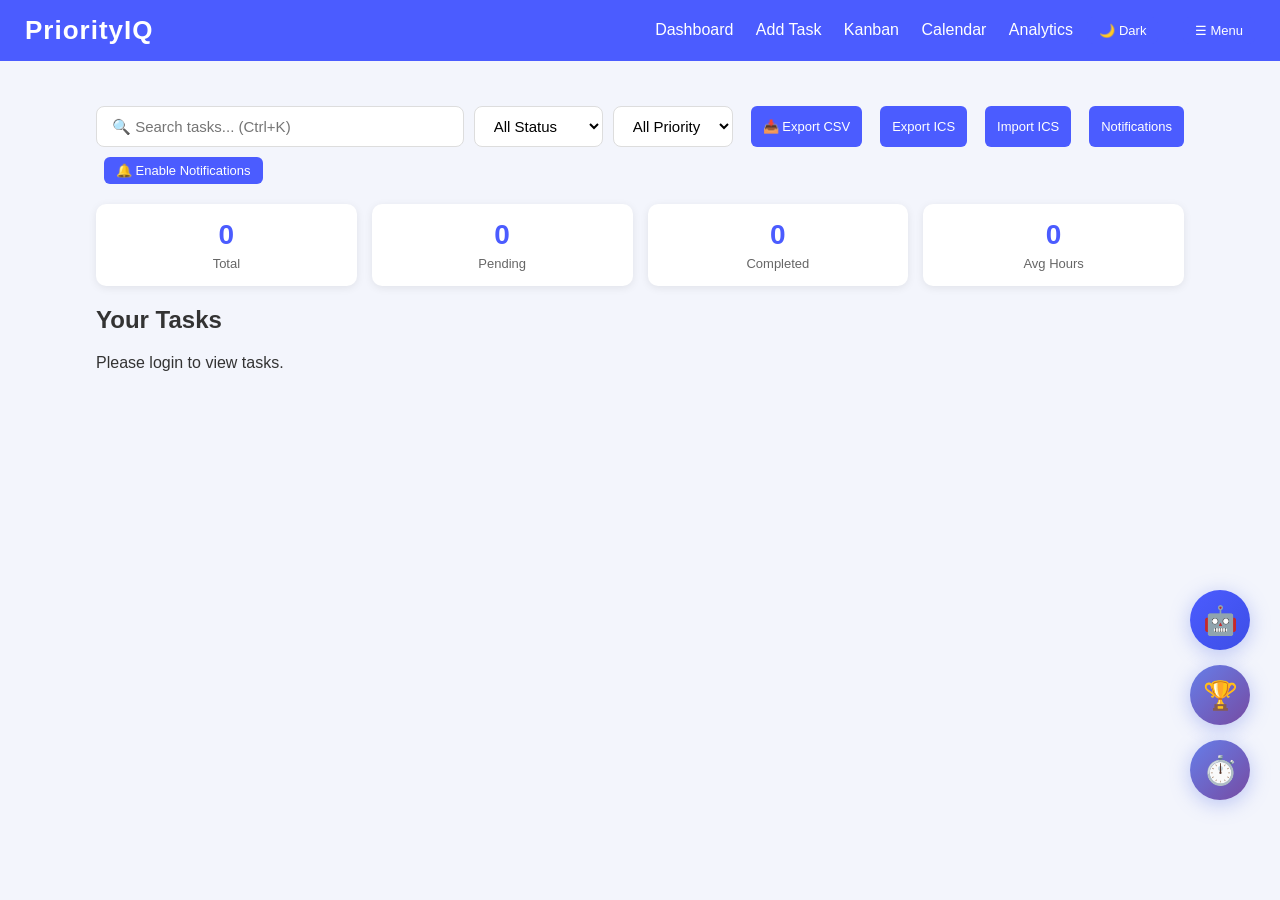
==== templates/index.html @ dc9f10e8 "Initial commit: PriorityIQ project" ====
<!DOCTYPE html>
<html lang="en">
<head>
    <meta charset="UTF-8">
    <meta name="viewport" content="width=device-width, initial-scale=1.0, maximum-scale=1.0, user-scalable=no">
    <meta name="theme-color" content="#4CAF50">
    <meta name="description" content="AI-powered task management with smart priority prediction">
    <meta name="mobile-web-app-capable" content="yes">
    <meta name="apple-mobile-web-app-capable" content="yes">
    <meta name="apple-mobile-web-app-status-bar-style" content="black-translucent">
    <meta name="apple-mobile-web-app-title" content="PriorityIQ">
    <title>PriorityIQ - Dashboard</title>
    <link rel="manifest" href="/static/manifest.json">
    <link rel="icon" type="image/png" href="/static/icon-192.png">
    <link rel="apple-touch-icon" href="/static/icon-192.png">
    <link rel="stylesheet" href="/static/style.css">
    <script defer src="/static/confetti.js"></script>
    <script defer src="/static/deadline-alerts.js"></script>
    <script defer src="/static/script.js"></script>
    <script defer src="/static/pwa.js"></script>
</head>

<body>

<nav class="topnav">
    <h1>PriorityIQ</h1>

    <div class="navlinks" id="navlinks">
        <a href="/">Dashboard</a>
        <a href="/add">Add Task</a>
        <a href="/kanban">Kanban</a>
        <a href="/calendar">Calendar</a>
        <a href="/analytics">Analytics</a>
        <a href="/admin" id="adminLink" style="display:none;">🎓 Admin</a>
        <button onclick="toggleDarkMode()" class="btn-small" style="margin-left:10px;">🌙 Dark</button>
        <button id="installBtn" class="btn-small" style="margin-left:10px; display:none;">📱 Install App</button>
        
        <!-- User Menu Dropdown -->
        <div class="user-menu" style="margin-left:12px;">
            <button class="btn-small" onclick="toggleUserMenu()" id="userMenuBtn">
                ☰ Menu
            </button>
            <div class="user-dropdown" id="userDropdown" style="display:none;">
                <a href="#" onclick="showAbout()">ℹ️ About</a>
                <a href="#" onclick="showSettings()">⚙️ Settings</a>
                <a href="#" onclick="showProfile()">👤 Profile</a>
                <a href="#" onclick="showCustomerCare()">📞 Customer Care</a>
                <hr style="margin:5px 0; border:none; border-top:1px solid #ddd;">
                <a href="#" onclick="logout()" style="color:#e74c3c;">🚪 Logout</a>
            </div>
        </div>
    </div>

    <script>
      function toggleUserMenu() {
        const dropdown = document.getElementById('userDropdown');
        dropdown.style.display = dropdown.style.display === 'none' ? 'block' : 'none';
      }
      
      // Close dropdown when clicking outside
      document.addEventListener('click', (e) => {
        if (!e.target.closest('.user-menu')) {
          document.getElementById('userDropdown').style.display = 'none';
        }
      });
      
      async function refreshUserBlock(){
        try{
          const res = await fetch("/api/auth/status");
          const j = await res.json();
          const btn = document.getElementById("userMenuBtn");
          if (j.logged_in){
            btn.innerHTML = `👤 ${j.name || j.email.split('@')[0]}`;
          }
          
          // Check admin status
          const adminRes = await fetch("/api/admin/check");
          const adminData = await adminRes.json();
          if (adminData.is_admin) {
            document.getElementById('adminLink').style.display = 'inline-block';
          }
        }catch(e){}
      }

      async function logout(){
        await fetch("/api/auth/logout", {method:"POST"});
        window.location.href = "/login";
      }

      document.addEventListener("DOMContentLoaded", refreshUserBlock);
    </script>
</nav>

<main class="container">
    
    <div id="riskAlert" class="risk-alert" style="display:none;"></div>
    
    <!-- Search and Filter Bar -->
    <div class="search-bar">
        <input type="text" id="searchInput" placeholder="🔍 Search tasks... (Ctrl+K)" onkeyup="searchTasks()">
        <select id="statusFilter" onchange="searchTasks()">
            <option value="">All Status</option>
            <option value="Pending">Pending</option>
            <option value="In Progress">In Progress</option>
            <option value="Completed">Completed</option>
        </select>
        <select id="priorityFilter" onchange="searchTasks()">
            <option value="">All Priority</option>
            <option value="High">High</option>
            <option value="Medium">Medium</option>
            <option value="Low">Low</option>
        </select>
        <button onclick="exportCSV()" class="btn-small">📥 Export CSV</button>
        <button onclick="exportICS()" class="btn-small">Export ICS</button>
        <button onclick="importICS()" class="btn-small">Import ICS</button>
        <button onclick="openNotificationsCenter()" class="btn-small">Notifications</button>
        <button onclick="requestNotificationPermission()" class="btn-small">🔔 Enable Notifications</button>
    </div>

    <!-- Task Statistics Widget -->
    <div class="stats-mini">
        <div class="stat-mini">
            <span id="statTotal">0</span>
            <p>Total</p>
        </div>
        <div class="stat-mini">
            <span id="statPending">0</span>
            <p>Pending</p>
        </div>
        <div class="stat-mini">
            <span id="statCompleted">0</span>
            <p>Completed</p>
        </div>
        <div class="stat-mini">
            <span id="statAvgHours">0</span>
            <p>Avg Hours</p>
        </div>
    </div>
    
    <h2>Your Tasks</h2>

    <div id="taskList" class="task-list"></div>

</main>

<!-- Floating Action Buttons (Bottom Right) -->
<div class="fab-container">
    <!-- AI Chatbot FAB -->
    <div class="fab-item" onclick="toggleFab('chatbotFab')">
        <div class="fab-icon chatbot-fab">🤖</div>
        <div class="fab-popup fab-popup-large" id="chatbotFab" style="display:none;">
            <div class="fab-popup-header">
                <span>🤖 AI Assistant</span>
                <span onclick="toggleFab('chatbotFab'); event.stopPropagation();" style="cursor:pointer;">×</span>
            </div>
            <div class="fab-popup-body" style="padding:0;">
                <div class="chat-messages-fab" id="chatMessages">
                    <div class="bot-message">
                        👋 Hi! I'm your AI task assistant. Ask me anything!
                    </div>
                </div>
                <div class="chat-input-fab">
                    <input type="text" id="chatInput" placeholder="Ask me anything..." onkeypress="if(event.key==='Enter') {sendMessage(); event.stopPropagation();}" onclick="event.stopPropagation();">
                    <button onclick="sendMessage(); event.stopPropagation();" class="chat-send-btn">➤</button>
                </div>
            </div>
        </div>
    </div>
    
    <!-- Progress FAB -->
    <div class="fab-item" onclick="toggleFab('progressFab')">
        <div class="fab-icon">🏆</div>
        <div class="fab-popup" id="progressFab" style="display:none;">
            <div class="fab-popup-header">
                <span>🏆 Your Progress</span>
                <span onclick="toggleFab('progressFab'); event.stopPropagation();" style="cursor:pointer;">×</span>
            </div>
            <div class="fab-popup-body">
                <div class="progress-circle">
                    <svg width="100" height="100">
                        <circle cx="50" cy="50" r="45" fill="none" stroke="#e0e0e0" stroke-width="8"/>
                        <circle id="progressCircle" cx="50" cy="50" r="45" fill="none" stroke="url(#gradient)" stroke-width="8" stroke-dasharray="283" stroke-dashoffset="283" transform="rotate(-90 50 50)"/>
                        <defs>
                            <linearGradient id="gradient" x1="0%" y1="0%" x2="100%" y2="100%">
                                <stop offset="0%" style="stop-color:#667eea;stop-opacity:1" />
                                <stop offset="100%" style="stop-color:#764ba2;stop-opacity:1" />
                            </linearGradient>
                        </defs>
                    </svg>
                    <div class="progress-text" id="pointsDisplay">0</div>
                </div>
                <div class="progress-stats">
                    <div class="stat-item">
                        <span class="stat-icon">⭐</span>
                        <span id="levelBadge">Level 1</span>
                    </div>
                    <div class="stat-item">
                        <span class="stat-icon">🔥</span>
                        <span id="streakDisplay">0 days</span>
                    </div>
                </div>
            </div>
        </div>
    </div>
    
    <!-- Timer FAB -->
    <div class="fab-item" onclick="toggleFab('timerFab')">
        <div class="fab-icon">⏱️</div>
        <div class="fab-popup" id="timerFab" style="display:none;">
            <div class="fab-popup-header">
                <span>⏱️ Pomodoro Timer</span>
                <span onclick="toggleFab('timerFab'); event.stopPropagation();" style="cursor:pointer;">×</span>
            </div>
            <div class="fab-popup-body">
                <div class="timer-circle">
                    <svg width="120" height="120">
                        <circle cx="60" cy="60" r="55" fill="none" stroke="#e0e0e0" stroke-width="6"/>
                        <circle id="timerCircle" cx="60" cy="60" r="55" fill="none" stroke="#4b5cff" stroke-width="6" stroke-dasharray="345" stroke-dashoffset="0" transform="rotate(-90 60 60)"/>
                    </svg>
                    <div class="timer-text" id="timerDisplay">25:00</div>
                </div>
                <div class="timer-controls-fab">
                    <button class="fab-btn start" onclick="startTimer(); event.stopPropagation();">▶ Start</button>
                    <button class="fab-btn pause" onclick="pauseTimer(); event.stopPropagation();">⏸ Pause</button>
                    <button class="fab-btn reset" onclick="resetTimer(); event.stopPropagation();">🔄 Reset</button>
                </div>
            </div>
        </div>
    </div>
</div>

<script>
function toggleFab(id) {
    const popup = document.getElementById(id);
    const allPopups = document.querySelectorAll('.fab-popup');
    allPopups.forEach(p => {
        if (p.id !== id) p.style.display = 'none';
    });
    popup.style.display = popup.style.display === 'none' ? 'block' : 'none';
}

// Close FABs when clicking outside
document.addEventListener('click', (e) => {
    if (!e.target.closest('.fab-container')) {
        document.querySelectorAll('.fab-popup').forEach(p => p.style.display = 'none');
    }
});
</script>

<!-- Keyboard Shortcuts Help -->
<div id="shortcutsHelp" class="shortcuts-modal" style="display:none;">
    <div class="modal-content">
        <h3>⌨️ Keyboard Shortcuts</h3>
        <ul style="text-align:left;">
            <li><kbd>Ctrl</kbd> + <kbd>K</kbd> - Focus search</li>
            <li><kbd>Ctrl</kbd> + <kbd>N</kbd> - New task</li>
            <li><kbd>Ctrl</kbd> + <kbd>D</kbd> - Toggle dark mode</li>
            <li><kbd>Ctrl</kbd> + <kbd>E</kbd> - Export CSV</li>
            <li><kbd>?</kbd> - Show this help</li>
            <li><kbd>Esc</kbd> - Close modals</li>
        </ul>
        <button class="btn" onclick="closeShortcutsHelp()">Got it!</button>
    </div>
</div>

<!-- About Modal -->
<div id="aboutModal" class="shortcuts-modal" style="display:none;">
    <div class="modal-content">
        <h3>ℹ️ About PriorityIQ</h3>
        <p><strong>Version:</strong> 1.0.0</p>
        <p><strong>Features:</strong> 43+ productivity features</p>
        <p>AI-powered task management with smart priority prediction, face recognition security, and gamification.</p>
        <button class="btn" onclick="closeModal('aboutModal')">Close</button>
    </div>
</div>

<!-- Settings Modal -->
<div id="settingsModal" class="shortcuts-modal" style="display:none;">
    <div class="modal-content">
        <h3>⚙️ Settings</h3>
        <div style="text-align:left; padding:10px;">
            <label><input type="checkbox" id="notifEnabled" onchange="toggleNotifications()"> Enable Notifications</label><br><br>
            <label><input type="checkbox" id="darkModeEnabled" onchange="toggleDarkMode()"> Dark Mode</label><br><br>
            <label><input type="checkbox" id="soundEnabled"> Sound Effects</label><br><br>
            <button class="btn" onclick="clearCache()">Clear Cache</button>
        </div>
        <button class="btn" onclick="closeModal('settingsModal')">Close</button>
    </div>
</div>

<!-- Profile Modal -->
<div id="profileModal" class="shortcuts-modal" style="display:none;">
    <div class="modal-content">
        <h3>👤 Profile</h3>
        <div id="profileInfo" style="text-align:left; padding:10px;"></div>
        <button class="btn" onclick="closeModal('profileModal')">Close</button>
    </div>
</div>

<!-- Customer Care Modal -->
<div id="customerCareModal" class="shortcuts-modal" style="display:none;">
    <div class="modal-content">
        <h3>📞 Customer Care</h3>
        <p><strong>Email:</strong> support@priorityiq.com</p>
        <p><strong>Phone:</strong> +1 (555) 123-4567</p>
        <p><strong>Hours:</strong> Mon-Fri, 9AM-5PM EST</p>
        <p>Need help? Contact us anytime!</p>
        <button class="btn" onclick="closeModal('customerCareModal')">Close</button>
    </div>
</div>

<div id="notificationsModal" class="shortcuts-modal" style="display:none;">
    <div class="modal-content">
        <h3>Notifications Center</h3>
        <div style="display:flex; justify-content:flex-end; margin-bottom:8px;">
            <button class="btn-small" onclick="markAllNotificationsRead()">Mark all as read</button>
        </div>
        <div id="notificationsList" style="max-height:320px; overflow:auto; text-align:left;"></div>
        <button class="btn" onclick="closeModal('notificationsModal')">Close</button>
    </div>
</div>

<div id="adminWarningModal" class="shortcuts-modal" style="display:none;">
    <div id="adminWarningContent" class="modal-content admin-warning-content warning-level-warning">
        <h3 id="adminWarningTitle">Warning</h3>
        <p id="adminWarningSubtitle" style="margin-top:0;">Important announcement from admin:</p>
        <div id="adminWarningList" class="admin-warning-list"></div>
        <div style="margin-top:12px; display:flex; justify-content:flex-end;">
            <button class="btn" onclick="acknowledgeAdminWarnings()">I Understand</button>
        </div>
    </div>
</div>

<script>
function showAbout() {
    document.getElementById('aboutModal').style.display = 'flex';
    document.getElementById('userDropdown').style.display = 'none';
}

function showSettings() {
    document.getElementById('settingsModal').style.display = 'flex';
    document.getElementById('userDropdown').style.display = 'none';
}

async function showProfile() {
    const res = await fetch('/api/auth/status');
    const data = await res.json();
    const info = document.getElementById('profileInfo');
    info.innerHTML = `
        <p><strong>Name:</strong> ${data.name || 'N/A'}</p>
        <p><strong>Email:</strong> ${data.email || 'N/A'}</p>
        <p><strong>Member Since:</strong> ${new Date().toLocaleDateString()}</p>
    `;
    document.getElementById('profileModal').style.display = 'flex';
    document.getElementById('userDropdown').style.display = 'none';
}

function showCustomerCare() {
    document.getElementById('customerCareModal').style.display = 'flex';
    document.getElementById('userDropdown').style.display = 'none';
}

function closeModal(id) {
    document.getElementById(id).style.display = 'none';
}

function clearCache() {
    if (confirm('Clear all cached data?')) {
        localStorage.clear();
        sessionStorage.clear();
        alert('Cache cleared!');
    }
}
</script>

</body>
</html>
---- static/style.css ----
/* General Layout */
body {
    margin: 0;
    padding: 0;
    font-family: "Poppins", sans-serif;
    background: #f3f5fc;
    color: #333;
}

/* Top Navigation */
.topnav {
    background: #4b5cff;
    padding: 15px 25px;
    color: white;
    display: flex;
    justify-content: space-between;
    align-items: center;
}

.topnav h1 {
    margin: 0;
    font-size: 26px;
    letter-spacing: 1px;
}

.navlinks a {
    color: white;
    margin-left: 18px;
    text-decoration: none;
    font-size: 16px;
    transition: 0.2s;
}

.navlinks a:hover {
    opacity: 0.7;
}

/* Container */
.container {
    width: 85%;
    margin: auto;
    padding-top: 25px;
}

/* Buttons */
.btn {
    background: #4b5cff;
    color: white;
    padding: 10px 18px;
    border: none;
    cursor: pointer;
    border-radius: 8px;
    margin-top: 10px;
    transition: 0.2s;
}

.btn:hover {
    transform: scale(1.03);
    background: #3d4ee6;
}

.btn-small {
    background: #4b5cff;
    color: white;
    padding: 6px 12px;
    border: none;
    cursor: pointer;
    border-radius: 6px;
    font-size: 13px;
    margin-left: 8px;
    transition: 0.2s;
}

.btn-small:hover {
    background: #3d4ee6;
}

.btn-small:disabled {
    background: #95a5a6;
    cursor: not-allowed;
}

.btn-danger {
    background: #e74c3c;
}

.btn-danger:hover {
    background: #c0392b;
}

/* Cards */
.card {
    background: white;
    padding: 20px;
    border-radius: 14px;
    box-shadow: 0 2px 10px rgba(0,0,0,0.08);
    margin-top: 20px;
}

/* Form */
.form-card input,
.form-card textarea {
    width: 100%;
    padding: 10px;
    margin-top: 6px;
    margin-bottom: 12px;
    border-radius: 8px;
    border: 1px solid #bbb;
    font-size: 15px;
}

/* Task List */
.task-list {
    margin-top: 20px;
}

.task-card {
    background: white;
    padding: 18px;
    margin-bottom: 15px;
    border-radius: 14px;
    box-shadow: 0 2px 10px rgba(0,0,0,0.08);
    position: relative;
    animation: fadeIn 0.5s ease;
}

.task-card h3 {
    margin: 0;
    font-size: 20px;
}

.task-header {
    display: flex;
    justify-content: space-between;
    align-items: center;
    margin-bottom: 10px;
}

.task-actions {
    display: flex;
    gap: 8px;
}

.task-meta {
    margin-top: 10px;
    display: flex;
    flex-wrap: wrap;
    gap: 15px;
    font-size: 14px;
}

.task-footer {
    margin-top: 15px;
    display: flex;
    justify-content: space-between;
    align-items: center;
}

/* Priority Tags */
.priority-tag {
    padding: 6px 12px;
    border-radius: 20px;
    font-size: 14px;
    color: white;
    display: inline-block;
}

.priority-tag.high {
    background: #ff3b3b;
}

.priority-tag.medium {
    background: #ff9d2e;
}

.priority-tag.low {
    background: #2ecc71;
}

/* Risk Badges */
.risk-badge {
    padding: 6px 12px;
    border-radius: 20px;
    font-size: 12px;
    font-weight: bold;
    color: white;
}

.risk-badge.critical {
    background: #e74c3c;
    animation: pulse 1.5s infinite;
}

.risk-badge.high {
    background: #f39c12;
}

.risk-badge.overdue {
    background: #c0392b;
}

@keyframes pulse {
    0%, 100% { opacity: 1; }
    50% { opacity: 0.7; }
}

/* Risk Alert */
.risk-alert {
    background: #fff3cd;
    border-left: 4px solid #f39c12;
    padding: 15px;
    border-radius: 8px;
    margin-bottom: 20px;
}

.risk-alert h3 {
    margin-top: 0;
    color: #856404;
}

.risk-alert ul {
    margin: 10px 0;
    padding-left: 20px;
}

/* Analytics Stats Grid */
.stats-grid {
    display: grid;
    grid-template-columns: repeat(auto-fit, minmax(200px, 1fr));
    gap: 20px;
    margin: 20px 0;
}

.stat-card {
    background: white;
    padding: 20px;
    border-radius: 14px;
    box-shadow: 0 2px 10px rgba(0,0,0,0.08);
    text-align: center;
}

.stat-card h3 {
    font-size: 36px;
    margin: 0;
    color: #4b5cff;
}

.stat-card p {
    margin: 10px 0 0 0;
    color: #666;
}

/* Charts Grid */
.charts-grid {
    display: grid;
    grid-template-columns: repeat(auto-fit, minmax(400px, 1fr));
    gap: 20px;
    margin-top: 30px;
}

.chart-container {
    background: white;
    padding: 20px;
    border-radius: 14px;
    box-shadow: 0 2px 10px rgba(0,0,0,0.08);
}

.chart-container h3 {
    margin-top: 0;
    color: #333;
}

/* Fade-in Animation */
.fade-in {
    opacity: 0;
    animation: fadeIn 0.6s forwards ease-in-out;
}

@keyframes fadeIn {
    from { opacity: 0; transform: translateY(8px); }
    to { opacity: 1; transform: translateY(0); }
}

/* Chart container */
canvas {
    max-width: 100%;
}

/* Auth Container */
.auth-container {
    max-width: 500px;
    margin: 50px auto;
}

.auth-container h2 {
    text-align: center;
    color: #333;
    margin-bottom: 20px;
}

.auth-container select {
    width: 100%;
    padding: 10px;
    margin-top: 6px;
    margin-bottom: 12px;
    border-radius: 8px;
    border: 1px solid #bbb;
    font-size: 15px;
    background: white;
}

.auth-container a {
    color: #4b5cff;
    text-decoration: none;
}

.auth-container a:hover {
    text-decoration: underline;
}

/* Modal Popup */
.modal {
    display: none;
    position: fixed;
    z-index: 1000;
    left: 0;
    top: 0;
    width: 100%;
    height: 100%;
    background-color: rgba(0, 0, 0, 0.5);
    justify-content: center;
    align-items: center;
    animation: fadeIn 0.3s;
}

.modal-content {
    background: white;
    padding: 30px;
    border-radius: 14px;
    box-shadow: 0 4px 20px rgba(0, 0, 0, 0.3);
    text-align: center;
    min-width: 300px;
    animation: slideDown 0.3s;
}

.modal-content h3 {
    margin-top: 0;
    color: #333;
}

.otp-display {
    font-size: 36px;
    font-weight: bold;
    color: #4b5cff;
    background: #f0f2ff;
    padding: 20px;
    border-radius: 10px;
    letter-spacing: 8px;
    margin: 20px 0;
    font-family: 'Courier New', monospace;
}

@keyframes slideDown {
    from {
        transform: translateY(-50px);
        opacity: 0;
    }
    to {
        transform: translateY(0);
        opacity: 1;
    }
}

/* Search Bar */
.search-bar {
    display: flex;
    gap: 10px;
    margin: 20px 0;
    flex-wrap: wrap;
}

.search-bar input {
    flex: 1;
    min-width: 250px;
    padding: 10px 15px;
    border: 1px solid #ddd;
    border-radius: 8px;
    font-size: 15px;
}

.search-bar select {
    padding: 10px 15px;
    border: 1px solid #ddd;
    border-radius: 8px;
    font-size: 15px;
    background: white;
}

/* Mini Statistics */
.stats-mini {
    display: grid;
    grid-template-columns: repeat(auto-fit, minmax(120px, 1fr));
    gap: 15px;
    margin: 20px 0;
}

.stat-mini {
    background: white;
    padding: 15px;
    border-radius: 10px;
    text-align: center;
    box-shadow: 0 2px 8px rgba(0,0,0,0.08);
}

.stat-mini span {
    font-size: 28px;
    font-weight: bold;
    color: #4b5cff;
    display: block;
}

.stat-mini p {
    margin: 5px 0 0 0;
    font-size: 13px;
    color: #666;
}

/* Keyboard Shortcuts Modal */
.shortcuts-modal {
    display: none;
    position: fixed;
    z-index: 1000;
    left: 0;
    top: 0;
    width: 100%;
    height: 100%;
    background-color: rgba(0, 0, 0, 0.5);
    justify-content: center;
    align-items: center;
}

.shortcuts-modal ul {
    list-style: none;
    padding: 0;
}

.shortcuts-modal li {
    padding: 8px 0;
    font-size: 15px;
}

body.warning-lock {
    overflow: hidden;
}

body.warning-lock .topnav,
body.warning-lock main,
body.warning-lock .fab-container {
    pointer-events: none;
}

#adminWarningModal {
    z-index: 5000;
}

#adminWarningModal .modal-content {
    pointer-events: auto;
}

.admin-warning-content {
    border: 2px solid #f59e0b;
}

.admin-warning-list {
    max-height: 260px;
    overflow: auto;
    text-align: left;
    border-radius: 8px;
    padding: 10px;
}

.warning-level-warning {
    border-color: #f59e0b;
}

.warning-level-warning #adminWarningTitle {
    color: #b45309;
}

.warning-level-warning .admin-warning-list {
    background: #fff7ed;
    border: 1px solid #fdba74;
}

.warning-level-admin {
    border-color: #ef4444;
}

.warning-level-admin #adminWarningTitle {
    color: #b91c1c;
}

.warning-level-admin .admin-warning-list {
    background: #fef2f2;
    border: 1px solid #fca5a5;
}

.warning-level-info {
    border-color: #3b82f6;
}

.warning-level-info #adminWarningTitle {
    color: #1d4ed8;
}

.warning-level-info .admin-warning-list {
    background: #eff6ff;
    border: 1px solid #93c5fd;
}

kbd {
    background: #f4f4f4;
    border: 1px solid #ccc;
    border-radius: 4px;
    padding: 2px 6px;
    font-family: monospace;
    font-size: 13px;
}

/* Dark Mode */
body.dark-mode {
    background: #1a1a2e;
    color: #eee;
}

body.dark-mode .topnav {
    background: #16213e;
}

body.dark-mode .card,
body.dark-mode .task-card,
body.dark-mode .stat-card,
body.dark-mode .stat-mini,
body.dark-mode .chart-container {
    background: #0f3460;
    color: #eee;
}

body.dark-mode .search-bar input,
body.dark-mode .search-bar select,
body.dark-mode .form-card input,
body.dark-mode .form-card textarea,
body.dark-mode .form-card select {
    background: #16213e;
    color: #eee;
    border-color: #2a3f5f;
}

body.dark-mode .task-meta {
    color: #ccc;
}

body.dark-mode .modal-content {
    background: #0f3460;
    color: #eee;
}

body.dark-mode kbd {
    background: #16213e;
    border-color: #2a3f5f;
    color: #eee;
}

body.dark-mode .risk-alert {
    background: #2a3f1f;
    border-color: #f39c12;
}

body.dark-mode .risk-alert h3 {
    color: #f39c12;
}

/* AI Chatbot Widget */
.chatbot-widget {
    position: fixed;
    bottom: 20px;
    right: 20px;
    width: 350px;
    background: white;
    border-radius: 12px;
    box-shadow: 0 4px 20px rgba(0,0,0,0.15);
    z-index: 1000;
}

.chatbot-header {
    background: #4b5cff;
    color: white;
    padding: 15px;
    border-radius: 12px 12px 0 0;
    cursor: pointer;
    display: flex;
    justify-content: space-between;
    align-items: center;
    font-weight: bold;
}

.chatbot-header:hover {
    background: #3d4ee6;
}

.chatbot-body {
    display: flex;
    flex-direction: column;
    height: 400px;
}

.chat-messages {
    flex: 1;
    padding: 15px;
    overflow-y: auto;
    background: #f9f9f9;
}

.bot-message, .user-message {
    padding: 10px 15px;
    margin: 8px 0;
    border-radius: 18px;
    max-width: 80%;
    word-wrap: break-word;
    white-space: pre-wrap;
    animation: slideIn 0.3s;
}

.bot-message {
    background: #e3e8ff;
    color: #333;
    align-self: flex-start;
}

.user-message {
    background: #4b5cff;
    color: white;
    align-self: flex-end;
    margin-left: auto;
}

.typing {
    opacity: 0.6;
    font-style: italic;
}

.chat-input-container {
    display: flex;
    padding: 10px;
    border-top: 1px solid #ddd;
    background: white;
    border-radius: 0 0 12px 12px;
}

.chat-input-container input {
    flex: 1;
    padding: 10px;
    border: 1px solid #ddd;
    border-radius: 20px;
    margin-right: 8px;
}

.chat-input-container button {
    border-radius: 20px;
}

@keyframes slideIn {
    from {
        opacity: 0;
        transform: translateY(10px);
    }
    to {
        opacity: 1;
        transform: translateY(0);
    }
}

/* Dark mode chatbot */
body.dark-mode .chatbot-widget {
    background: #0f3460;
}

body.dark-mode .chat-messages {
    background: #16213e;
}

body.dark-mode .bot-message {
    background: #1a3a52;
    color: #eee;
}

body.dark-mode .chat-input-container {
    background: #0f3460;
    border-color: #2a3f5f;
}

body.dark-mode .chat-input-container input {
    background: #16213e;
    color: #eee;
    border-color: #2a3f5f;
}

/* Face Verification */
.face-verification-container {
    position: relative;
    margin: 20px auto;
    width: 320px;
    height: 240px;
}

.face-verification-container video {
    border-radius: 10px;
    border: 3px solid #4b5cff;
}

.face-verification-container canvas {
    position: absolute;
    top: 0;
    left: 0;
    border-radius: 10px;
}

.verification-status {
    text-align: center;
    padding: 15px;
    background: #f0f2ff;
    border-radius: 8px;
    margin: 15px 0;
}

.verification-status p {
    margin: 0;
    font-weight: bold;
}

body.dark-mode .verification-status {
    background: #1a3a52;
}

/* Calendar Styles */
.calendar-controls {
    display: flex;
    justify-content: space-between;
    align-items: center;
    margin: 20px 0;
    padding: 15px;
    background: white;
    border-radius: 10px;
    box-shadow: 0 2px 8px rgba(0,0,0,0.08);
}

.calendar-controls h3 {
    margin: 0;
    color: #4b5cff;
}

.calendar-grid {
    display: grid;
    grid-template-columns: repeat(7, 1fr);
    gap: 10px;
    margin: 20px 0;
}

.calendar-day-header {
    text-align: center;
    font-weight: bold;
    padding: 10px;
    background: #4b5cff;
    color: white;
    border-radius: 8px;
}

.calendar-day {
    min-height: 100px;
    padding: 10px;
    background: white;
    border-radius: 8px;
    box-shadow: 0 2px 8px rgba(0,0,0,0.08);
    position: relative;
}

.calendar-day.empty {
    background: #f5f5f5;
    box-shadow: none;
}

.calendar-day.today {
    border: 3px solid #4b5cff;
    background: #f0f2ff;
}

.calendar-day.has-tasks {
    background: #fffef0;
}

.calendar-day.has-tasks:hover {
    background: #fff9d9;
    transform: scale(1.02);
    transition: all 0.2s;
}

.day-number {
    font-weight: bold;
    font-size: 18px;
    margin-bottom: 5px;
}

.task-indicators {
    display: flex;
    flex-wrap: wrap;
    gap: 4px;
    margin-top: 8px;
}

.task-dot {
    width: 10px;
    height: 10px;
    border-radius: 50%;
    display: inline-block;
    border: 1px solid rgba(0,0,0,0.1);
}

.task-more {
    font-size: 10px;
    color: #666;
    font-weight: bold;
    margin-left: 3px;
}

.calendar-legend {
    display: flex;
    justify-content: center;
    gap: 20px;
    margin: 20px 0;
    padding: 15px;
    background: white;
    border-radius: 10px;
    box-shadow: 0 2px 8px rgba(0,0,0,0.08);
}

.legend-dot {
    width: 12px;
    height: 12px;
    border-radius: 50%;
    display: inline-block;
    margin-right: 5px;
}

.modal-task {
    padding: 15px;
    margin: 10px 0;
    background: #f9f9f9;
    border-radius: 8px;
    border-left: 4px solid #4b5cff;
}

/* Dark mode calendar */
body.dark-mode .calendar-controls,
body.dark-mode .calendar-day,
body.dark-mode .calendar-legend {
    background: #0f3460;
    color: #eee;
}

body.dark-mode .calendar-day.today {
    background: #1a3a52;
}

body.dark-mode .calendar-day.empty {
    background: #16213e;
}

body.dark-mode .modal-task {
    background: #16213e;
    color: #eee;
}

/* Kanban Board */
.kanban-board {
    display: grid;
    grid-template-columns: repeat(3, 1fr);
    gap: 20px;
    margin: 20px 0;
}

.kanban-column {
    background: #f9f9f9;
    border-radius: 12px;
    padding: 15px;
    min-height: 500px;
}

.column-header {
    margin: 0 0 15px 0;
    padding: 12px;
    border-radius: 8px;
    text-align: center;
    color: white;
}

.column-header.pending {
    background: #3498db;
}

.column-header.progress {
    background: #f39c12;
}

.column-header.completed {
    background: #2ecc71;
}

.task-container {
    min-height: 400px;
}

.kanban-card {
    background: white;
    padding: 15px;
    margin-bottom: 12px;
    border-radius: 10px;
    box-shadow: 0 2px 8px rgba(0,0,0,0.1);
    cursor: move;
    transition: all 0.3s;
}

.kanban-card:hover {
    transform: translateY(-3px);
    box-shadow: 0 4px 12px rgba(0,0,0,0.15);
}

.kanban-card:active {
    cursor: grabbing;
}

/* Timer Widget */
.timer-widget {
    position: fixed;
    bottom: 80px;
    right: 20px;
    width: 200px;
    background: white;
    border-radius: 12px;
    box-shadow: 0 4px 20px rgba(0,0,0,0.15);
    padding: 15px;
    z-index: 999;
}

.timer-display {
    font-size: 32px;
    font-weight: bold;
    text-align: center;
    color: #4b5cff;
    margin: 10px 0;
    font-family: 'Courier New', monospace;
}

.timer-controls {
    display: flex;
    gap: 8px;
    justify-content: center;
}

.timer-btn {
    padding: 8px 12px;
    border: none;
    border-radius: 6px;
    cursor: pointer;
    font-size: 12px;
    font-weight: bold;
    transition: all 0.2s;
}

.timer-btn.start {
    background: #2ecc71;
    color: white;
}

.timer-btn.pause {
    background: #f39c12;
    color: white;
}

.timer-btn.reset {
    background: #e74c3c;
    color: white;
}

.timer-btn:hover {
    transform: scale(1.05);
}

/* Category Badge */
.category-badge {
    display: inline-block;
    padding: 4px 10px;
    border-radius: 12px;
    font-size: 12px;
    font-weight: bold;
    margin-right: 8px;
}

.category-badge.work {
    background: #3498db;
    color: white;
}

.category-badge.personal {
    background: #9b59b6;
    color: white;
}

.category-badge.urgent {
    background: #e74c3c;
    color: white;
}

.category-badge.health {
    background: #2ecc71;
    color: white;
}

/* Dark mode Kanban */
body.dark-mode .kanban-column {
    background: #16213e;
}

body.dark-mode .kanban-card {
    background: #0f3460;
    color: #eee;
}

body.dark-mode .timer-widget {
    background: #0f3460;
    color: #eee;
}

/* ===== PWA & MOBILE RESPONSIVE STYLES ===== */

/* Mobile Navigation */
@media (max-width: 768px) {
    .topnav {
        flex-direction: column;
        padding: 12px 15px;
    }

    .topnav h1 {
        font-size: 22px;
        margin-bottom: 10px;
    }

    .navlinks {
        display: flex;
        flex-wrap: wrap;
        gap: 10px;
        justify-content: center;
    }

    .navlinks a {
        margin-left: 0;
        font-size: 14px;
    }

    .container {
        width: 95%;
        padding-top: 15px;
    }

    /* Search Bar Mobile */
    .search-bar {
        flex-direction: column;
    }

    .search-bar input {
        min-width: 100%;
    }

    .search-bar select,
    .search-bar button {
        width: 100%;
    }

    /* Stats Grid Mobile */
    .stats-mini {
        grid-template-columns: repeat(2, 1fr);
        gap: 10px;
    }

    .stat-mini span {
        font-size: 24px;
    }

    /* Task Card Mobile */
    .task-card {
        padding: 12px;
    }

    .task-header {
        flex-direction: column;
        align-items: flex-start;
    }

    .task-actions {
        margin-top: 10px;
        width: 100%;
    }

    .task-actions button {
        flex: 1;
    }

    .task-meta {
        font-size: 13px;
        gap: 10px;
    }

    /* Charts Mobile */
    .charts-grid {
        grid-template-columns: 1fr;
    }

    /* Calendar Mobile */
    .calendar-grid {
        gap: 5px;
    }

    .calendar-day {
        min-height: 80px;
        padding: 5px;
    }

    .day-number {
        font-size: 14px;
    }

    .task-dot {
        width: 8px;
        height: 8px;
    }

    /* Kanban Mobile */
    .kanban-board {
        grid-template-columns: 1fr;
        gap: 15px;
    }

    .kanban-column {
        min-height: auto;
    }

    /* Chatbot Mobile */
    .chatbot-widget {
        width: calc(100% - 40px);
        bottom: 10px;
        right: 10px;
        left: 10px;
    }

    .chatbot-body {
        height: 300px;
    }

    /* Timer Widget Mobile */
    .timer-widget {
        width: 160px;
        bottom: 60px;
        right: 10px;
        padding: 10px;
    }

    .timer-display {
        font-size: 24px;
    }

    .timer-btn {
        padding: 6px 8px;
        font-size: 10px;
    }

    /* Modal Mobile */
    .modal-content {
        width: 90%;
        max-width: 400px;
        padding: 20px;
    }

    /* Auth Container Mobile */
    .auth-container {
        width: 95%;
        margin: 20px auto;
    }

    /* Form Mobile */
    .form-card input,
    .form-card textarea,
    .form-card select {
        font-size: 16px; /* Prevents zoom on iOS */
    }
}

/* Small Mobile (< 480px) */
@media (max-width: 480px) {
    .topnav h1 {
        font-size: 18px;
    }

    .navlinks a {
        font-size: 12px;
    }

    .btn-small {
        padding: 5px 10px;
        font-size: 11px;
    }

    .stats-mini {
        grid-template-columns: 1fr;
    }

    .calendar-day {
        min-height: 60px;
        padding: 3px;
    }

    .day-number {
        font-size: 12px;
    }

    .task-indicators {
        gap: 2px;
    }

    .timer-widget {
        display: none; /* Hide on very small screens */
    }
}

/* Landscape Mobile */
@media (max-width: 768px) and (orientation: landscape) {
    .chatbot-body {
        height: 200px;
    }

    .calendar-day {
        min-height: 60px;
    }
}

/* Touch Optimizations */
@media (hover: none) and (pointer: coarse) {
    /* Larger touch targets */
    .btn,
    .btn-small,
    button {
        min-height: 44px;
        min-width: 44px;
    }

    .task-card {
        margin-bottom: 20px;
    }

    /* Remove hover effects on touch devices */
    .btn:hover,
    .btn-small:hover,
    .navlinks a:hover {
        transform: none;
        opacity: 1;
    }

    /* Better tap feedback */
    .btn:active,
    .btn-small:active {
        transform: scale(0.95);
    }
}

/* PWA Standalone Mode */
@media (display-mode: standalone) {
    /* Add padding for notch/safe areas */
    body {
        padding-top: env(safe-area-inset-top);
        padding-bottom: env(safe-area-inset-bottom);
    }

    .topnav {
        padding-top: calc(15px + env(safe-area-inset-top));
    }

    /* Hide install button when already installed */
    #installBtn {
        display: none !important;
    }
}

/* High DPI Screens */
@media (-webkit-min-device-pixel-ratio: 2), (min-resolution: 192dpi) {
    /* Sharper borders and shadows */
    .card,
    .task-card,
    .kanban-card {
        box-shadow: 0 1px 5px rgba(0,0,0,0.1);
    }
}

/* Tablet Landscape */
@media (min-width: 769px) and (max-width: 1024px) {
    .container {
        width: 90%;
    }

    .kanban-board {
        grid-template-columns: repeat(3, 1fr);
        gap: 15px;
    }

    .charts-grid {
        grid-template-columns: repeat(2, 1fr);
    }
}

/* Print Styles */
@media print {
    .topnav,
    .chatbot-widget,
    .timer-widget,
    .btn,
    .btn-small,
    .search-bar {
        display: none !important;
    }

    body {
        background: white;
        color: black;
    }

    .task-card,
    .card {
        box-shadow: none;
        border: 1px solid #ddd;
        page-break-inside: avoid;
    }
}

/* Accessibility - Reduced Motion */
@media (prefers-reduced-motion: reduce) {
    *,
    *::before,
    *::after {
        animation-duration: 0.01ms !important;
        animation-iteration-count: 1 !important;
        transition-duration: 0.01ms !important;
    }
}

/* Dark Mode Media Query */
@media (prefers-color-scheme: dark) {
    /* Auto dark mode if user prefers it */
    body:not(.light-mode) {
        background: #1a1a2e;
        color: #eee;
    }
}

/* Confetti Animation */
.confetti {
    position: fixed;
    width: 10px;
    height: 10px;
    top: -10px;
    z-index: 9999;
    animation: confetti-fall linear forwards;
}

@keyframes confetti-fall {
    to {
        transform: translateY(100vh) rotate(360deg);
        opacity: 0;
    }
}

/* Gamification Widget */
.gamify-widget {
    position: fixed;
    top: 80px;
    right: 20px;
    background: white;
    padding: 15px;
    border-radius: 12px;
    box-shadow: 0 4px 20px rgba(0,0,0,0.15);
    min-width: 200px;
    z-index: 998;
}

.gamify-widget h4 {
    margin: 0 0 10px 0;
    color: #4b5cff;
    font-size: 16px;
}

.points-display {
    font-size: 32px;
    font-weight: bold;
    color: #f39c12;
    text-align: center;
    margin: 10px 0;
}

.level-badge {
    background: linear-gradient(135deg, #667eea 0%, #764ba2 100%);
    color: white;
    padding: 8px 15px;
    border-radius: 20px;
    text-align: center;
    font-weight: bold;
    margin: 10px 0;
}

.streak-display {
    background: #ff6b6b;
    color: white;
    padding: 8px;
    border-radius: 8px;
    text-align: center;
    margin: 10px 0;
}

.badges-container {
    display: flex;
    gap: 5px;
    flex-wrap: wrap;
    margin-top: 10px;
}

.badge-icon {
    font-size: 24px;
    cursor: pointer;
    transition: transform 0.2s;
}

.badge-icon:hover {
    transform: scale(1.2);
}

body.dark-mode .gamify-widget {
    background: #0f3460;
    color: #eee;
}

/* Swipe Gesture Indicator */
.task-card.swiping-left {
    transform: translateX(-100px);
    opacity: 0.5;
}

.task-card.swiping-right {
    transform: translateX(100px);
    opacity: 0.5;
}

/* Points Popup */
.points-popup {
    position: fixed;
    top: 50%;
    left: 50%;
    transform: translate(-50%, -50%);
    background: #2ecc71;
    color: white;
    padding: 20px 40px;
    border-radius: 12px;
    font-size: 24px;
    font-weight: bold;
    z-index: 10000;
    animation: popupBounce 0.5s ease;
}

@keyframes popupBounce {
    0%, 100% { transform: translate(-50%, -50%) scale(1); }
    50% { transform: translate(-50%, -50%) scale(1.2); }
}

/* User Menu Dropdown */
.user-menu {
    position: relative;
    display: inline-block;
}

.user-dropdown {
    position: absolute;
    top: 100%;
    right: 0;
    background: white;
    min-width: 200px;
    box-shadow: 0 4px 20px rgba(0,0,0,0.15);
    border-radius: 8px;
    margin-top: 10px;
    z-index: 1000;
    animation: slideDown 0.3s;
}

.user-dropdown a {
    display: block;
    padding: 12px 20px;
    color: #333;
    text-decoration: none;
    transition: background 0.2s;
}

.user-dropdown a:hover {
    background: #f0f2ff;
}

body.dark-mode .user-dropdown {
    background: #0f3460;
}

body.dark-mode .user-dropdown a {
    color: #eee;
}

body.dark-mode .user-dropdown a:hover {
    background: #1a3a52;
}

body.dark-mode .user-dropdown hr {
    border-color: #2a3f5f !important;
}

/* Minimal Collapsible Widgets */
.gamify-widget-mini, .timer-widget-mini {
    position: fixed;
    right: 20px;
    background: white;
    border-radius: 8px;
    box-shadow: 0 2px 10px rgba(0,0,0,0.1);
    z-index: 998;
    width: 150px;
}

.gamify-widget-mini {
    top: 80px;
}

.timer-widget-mini {
    top: 160px;
}

.widget-header {
    background: #4b5cff;
    color: white;
    padding: 8px 12px;
    border-radius: 8px 8px 0 0;
    cursor: pointer;
    display: flex;
    justify-content: space-between;
    align-items: center;
    font-size: 13px;
    font-weight: bold;
}

.widget-header:hover {
    background: #3d4ee6;
}

.widget-body {
    padding: 10px;
}

.points-display-mini {
    font-size: 20px;
    font-weight: bold;
    color: #f39c12;
    text-align: center;
}

.level-badge-mini {
    background: linear-gradient(135deg, #667eea 0%, #764ba2 100%);
    color: white;
    padding: 4px 8px;
    border-radius: 12px;
    text-align: center;
    font-size: 11px;
    margin: 5px 0;
}

.streak-display-mini {
    background: #ff6b6b;
    color: white;
    padding: 4px 8px;
    border-radius: 6px;
    text-align: center;
    font-size: 11px;
}

.timer-display-mini {
    font-size: 24px;
    font-weight: bold;
    text-align: center;
    color: #4b5cff;
    font-family: 'Courier New', monospace;
    margin: 5px 0;
}

.timer-controls-mini {
    display: flex;
    gap: 5px;
    justify-content: center;
}

.timer-btn-mini {
    padding: 6px 10px;
    border: none;
    border-radius: 4px;
    cursor: pointer;
    font-size: 14px;
    background: #4b5cff;
    color: white;
    transition: all 0.2s;
}

.timer-btn-mini:hover {
    background: #3d4ee6;
    transform: scale(1.05);
}

body.dark-mode .gamify-widget-mini,
body.dark-mode .timer-widget-mini {
    background: #0f3460;
}

body.dark-mode .widget-body {
    color: #eee;
}

@media (max-width: 768px) {
    .gamify-widget-mini, .timer-widget-mini {
        width: 120px;
        right: 10px;
    }
    
    .widget-header {
        font-size: 11px;
        padding: 6px 10px;
    }
    
    .points-display-mini {
        font-size: 16px;
    }
    
    .timer-display-mini {
        font-size: 18px;
    }
}

/* Floating Action Buttons (Attractive Design) */
.fab-container {
    position: fixed;
    bottom: 100px;
    right: 30px;
    display: flex;
    flex-direction: column;
    gap: 15px;
    z-index: 999;
}

.fab-item {
    position: relative;
}

.fab-icon {
    width: 60px;
    height: 60px;
    background: linear-gradient(135deg, #667eea 0%, #764ba2 100%);
    border-radius: 50%;
    display: flex;
    align-items: center;
    justify-content: center;
    font-size: 28px;
    cursor: pointer;
    box-shadow: 0 4px 20px rgba(102, 126, 234, 0.4);
    transition: all 0.3s ease;
    animation: float 3s ease-in-out infinite;
}

.fab-icon:hover {
    transform: scale(1.1) rotate(10deg);
    box-shadow: 0 6px 30px rgba(102, 126, 234, 0.6);
}

@keyframes float {
    0%, 100% { transform: translateY(0px); }
    50% { transform: translateY(-10px); }
}

.fab-popup {
    position: absolute;
    bottom: 0;
    right: 75px;
    background: white;
    border-radius: 16px;
    box-shadow: 0 8px 32px rgba(0,0,0,0.15);
    min-width: 280px;
    animation: slideInRight 0.3s ease;
}

@keyframes slideInRight {
    from {
        opacity: 0;
        transform: translateX(20px);
    }
    to {
        opacity: 1;
        transform: translateX(0);
    }
}

.fab-popup-header {
    background: linear-gradient(135deg, #667eea 0%, #764ba2 100%);
    color: white;
    padding: 15px;
    border-radius: 16px 16px 0 0;
    display: flex;
    justify-content: space-between;
    align-items: center;
    font-weight: bold;
}

.fab-popup-header span:last-child {
    font-size: 24px;
    font-weight: normal;
}

.fab-popup-body {
    padding: 20px;
}

/* Progress Circle */
.progress-circle {
    position: relative;
    width: 100px;
    height: 100px;
    margin: 0 auto 20px;
}

.progress-text {
    position: absolute;
    top: 50%;
    left: 50%;
    transform: translate(-50%, -50%);
    font-size: 24px;
    font-weight: bold;
    color: #667eea;
}

.progress-stats {
    display: flex;
    flex-direction: column;
    gap: 10px;
}

.stat-item {
    display: flex;
    align-items: center;
    gap: 10px;
    padding: 10px;
    background: linear-gradient(135deg, #f5f7fa 0%, #c3cfe2 100%);
    border-radius: 10px;
    font-weight: 500;
}

.stat-icon {
    font-size: 20px;
}

/* Timer Circle */
.timer-circle {
    position: relative;
    width: 120px;
    height: 120px;
    margin: 0 auto 20px;
}

.timer-text {
    position: absolute;
    top: 50%;
    left: 50%;
    transform: translate(-50%, -50%);
    font-size: 28px;
    font-weight: bold;
    color: #4b5cff;
    font-family: 'Courier New', monospace;
}

.timer-controls-fab {
    display: flex;
    gap: 8px;
    justify-content: center;
}

.fab-btn {
    flex: 1;
    padding: 10px;
    border: none;
    border-radius: 8px;
    cursor: pointer;
    font-weight: bold;
    font-size: 12px;
    transition: all 0.2s;
}

.fab-btn.start {
    background: linear-gradient(135deg, #2ecc71 0%, #27ae60 100%);
    color: white;
}

.fab-btn.pause {
    background: linear-gradient(135deg, #f39c12 0%, #e67e22 100%);
    color: white;
}

.fab-btn.reset {
    background: linear-gradient(135deg, #e74c3c 0%, #c0392b 100%);
    color: white;
}

.fab-btn:hover {
    transform: translateY(-2px);
    box-shadow: 0 4px 12px rgba(0,0,0,0.2);
}

/* Dark Mode FABs */
body.dark-mode .fab-popup {
    background: #0f3460;
}

body.dark-mode .fab-popup-body {
    color: #eee;
}

body.dark-mode .stat-item {
    background: linear-gradient(135deg, #1a3a52 0%, #16213e 100%);
    color: #eee;
}

/* Mobile FABs */
@media (max-width: 768px) {
    .fab-container {
        bottom: 80px;
        right: 15px;
    }
    
    .fab-icon {
        width: 50px;
        height: 50px;
        font-size: 24px;
    }
    
    .fab-popup {
        right: 65px;
        min-width: 240px;
    }
    
    .progress-circle, .timer-circle {
        transform: scale(0.9);
    }
}

/* Chatbot FAB Styles */
.chatbot-fab {
    background: linear-gradient(135deg, #4b5cff 0%, #3d4ee6 100%) !important;
}

.fab-popup-large {
    min-width: 350px;
    max-height: 500px;
}

.chat-messages-fab {
    height: 350px;
    overflow-y: auto;
    padding: 15px;
    background: #f9f9f9;
}

.chat-messages-fab .bot-message {
    background: #e3e8ff;
    color: #333;
    padding: 10px 15px;
    border-radius: 18px;
    margin: 8px 0;
    max-width: 80%;
    animation: slideIn 0.3s;
}

.chat-messages-fab .user-message {
    background: linear-gradient(135deg, #667eea 0%, #764ba2 100%);
    color: white;
    padding: 10px 15px;
    border-radius: 18px;
    margin: 8px 0 8px auto;
    max-width: 80%;
    text-align: right;
    animation: slideIn 0.3s;
}

.chat-input-fab {
    display: flex;
    padding: 12px;
    background: white;
    border-top: 1px solid #e0e0e0;
    gap: 8px;
}

.chat-input-fab input {
    flex: 1;
    padding: 10px 15px;
    border: 2px solid #e0e0e0;
    border-radius: 25px;
    font-size: 14px;
    transition: all 0.2s;
}

.chat-input-fab input:focus {
    outline: none;
    border-color: #667eea;
}

.chat-send-btn {
    width: 40px;
    height: 40px;
    background: linear-gradient(135deg, #667eea 0%, #764ba2 100%);
    color: white;
    border: none;
    border-radius: 50%;
    font-size: 18px;
    cursor: pointer;
    transition: all 0.2s;
    display: flex;
    align-items: center;
    justify-content: center;
}

.chat-send-btn:hover {
    transform: scale(1.1);
    box-shadow: 0 4px 12px rgba(102, 126, 234, 0.4);
}

/* Dark Mode Chatbot FAB */
body.dark-mode .chat-messages-fab {
    background: #16213e;
}

body.dark-mode .chat-messages-fab .bot-message {
    background: #1a3a52;
    color: #eee;
}

body.dark-mode .chat-input-fab {
    background: #0f3460;
    border-color: #2a3f5f;
}

body.dark-mode .chat-input-fab input {
    background: #16213e;
    color: #eee;
    border-color: #2a3f5f;
}

/* Mobile Chatbot FAB */
@media (max-width: 768px) {
    .fab-popup-large {
        min-width: 280px;
        max-height: 400px;
    }
    
    .chat-messages-fab {
        height: 280px;
    }
}

/* Deadline Notifications */
.deadline-notification {
    position: fixed;
    top: 80px;
    right: 20px;
    background: white;
    padding: 15px 20px;
    border-radius: 12px;
    box-shadow: 0 4px 20px rgba(0,0,0,0.2);
    display: flex;
    align-items: center;
    gap: 12px;
    min-width: 300px;
    z-index: 10000;
    animation: slideInRight 0.3s ease;
    border-left: 5px solid;
}

.deadline-notification.critical {
    border-color: #e74c3c;
    background: #ffe6e6;
    animation: shake 0.5s ease, slideInRight 0.3s ease;
}

.deadline-notification.high {
    border-color: #f39c12;
    background: #fff3cd;
}

.deadline-notification.medium {
    border-color: #3498db;
    background: #e3f2fd;
}

.notification-icon {
    font-size: 32px;
    animation: pulse 1.5s infinite;
}

.notification-content {
    flex: 1;
}

.notification-content strong {
    display: block;
    font-size: 16px;
    margin-bottom: 4px;
    color: #333;
}

.notification-content p {
    margin: 0;
    font-size: 14px;
    color: #666;
    font-weight: bold;
}

.deadline-notification button {
    background: none;
    border: none;
    font-size: 24px;
    cursor: pointer;
    color: #999;
    padding: 0;
    width: 30px;
    height: 30px;
    display: flex;
    align-items: center;
    justify-content: center;
    border-radius: 50%;
    transition: all 0.2s;
}

.deadline-notification button:hover {
    background: rgba(0,0,0,0.1);
    color: #333;
}

@keyframes shake {
    0%, 100% { transform: translateX(0); }
    25% { transform: translateX(-10px); }
    75% { transform: translateX(10px); }
}

@keyframes slideOut {
    to {
        transform: translateX(400px);
        opacity: 0;
    }
}

/* Stack multiple notifications */
.deadline-notification:nth-child(n+2) {
    top: calc(80px + (n * 100px));
}

/* Dark Mode Notifications */
body.dark-mode .deadline-notification {
    background: #0f3460;
}

body.dark-mode .deadline-notification.critical {
    background: #3d1f1f;
}

body.dark-mode .deadline-notification.high {
    background: #3d2f1f;
}

body.dark-mode .deadline-notification.medium {
    background: #1f2f3d;
}

body.dark-mode .notification-content strong,
body.dark-mode .notification-content p {
    color: #eee;
}

/* Mobile Notifications */
@media (max-width: 768px) {
    .deadline-notification {
        right: 10px;
        left: 10px;
        min-width: auto;
    }
}
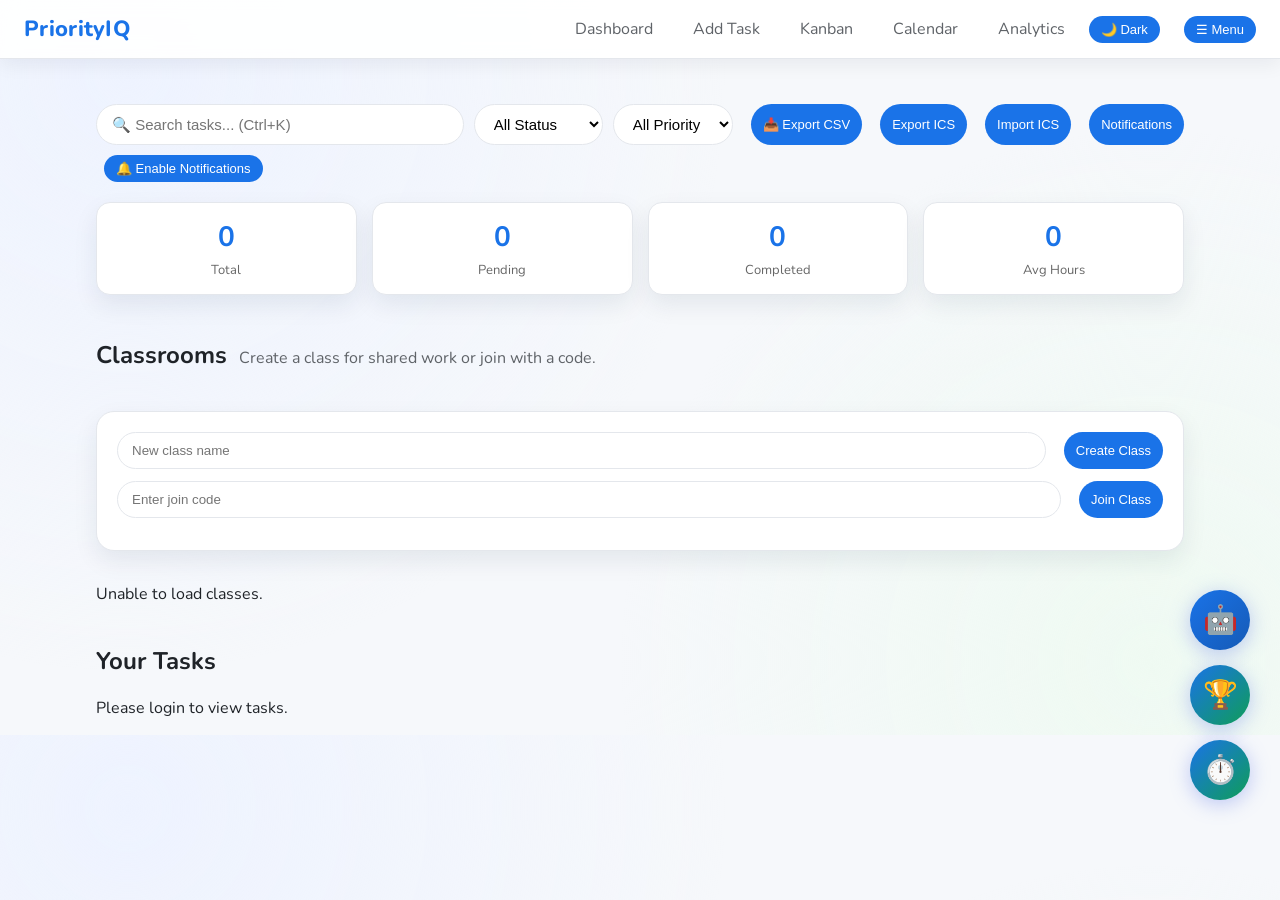
==== commit c5b4a0dd: "Updated with new working features" ====
--- a/templates/index.html
+++ b/templates/index.html
@@ -3,7 +3,7 @@
 <head>
     <meta charset="UTF-8">
     <meta name="viewport" content="width=device-width, initial-scale=1.0, maximum-scale=1.0, user-scalable=no">
-    <meta name="theme-color" content="#4CAF50">
+    <meta name="theme-color" content="#1a73e8">
     <meta name="description" content="AI-powered task management with smart priority prediction">
     <meta name="mobile-web-app-capable" content="yes">
     <meta name="apple-mobile-web-app-capable" content="yes">
@@ -136,6 +136,25 @@
             <p>Avg Hours</p>
         </div>
     </div>
+
+    <section class="classrooms-section">
+        <div class="classrooms-header">
+            <h2>Classrooms</h2>
+            <p class="muted">Create a class for shared work or join with a code.</p>
+        </div>
+        <div class="card classrooms-actions">
+            <div class="class-action">
+                <input type="text" id="classNameInput" placeholder="New class name">
+                <button class="btn-small" onclick="createClassroom()">Create Class</button>
+            </div>
+            <div class="class-action">
+                <input type="text" id="classCodeInput" placeholder="Enter join code">
+                <button class="btn-small" onclick="joinClassroom()">Join Class</button>
+            </div>
+            <div id="classMsg" class="class-msg"></div>
+        </div>
+        <div id="classList" class="class-grid"></div>
+    </section>
     
     <h2>Your Tasks</h2>
 
@@ -182,8 +201,8 @@
                         <circle id="progressCircle" cx="50" cy="50" r="45" fill="none" stroke="url(#gradient)" stroke-width="8" stroke-dasharray="283" stroke-dashoffset="283" transform="rotate(-90 50 50)"/>
                         <defs>
                             <linearGradient id="gradient" x1="0%" y1="0%" x2="100%" y2="100%">
-                                <stop offset="0%" style="stop-color:#667eea;stop-opacity:1" />
-                                <stop offset="100%" style="stop-color:#764ba2;stop-opacity:1" />
+                                <stop offset="0%" style="stop-color:#1a73e8;stop-opacity:1" />
+                                <stop offset="100%" style="stop-color:#0f9d58;stop-opacity:1" />
                             </linearGradient>
                         </defs>
                     </svg>
@@ -215,7 +234,7 @@
                 <div class="timer-circle">
                     <svg width="120" height="120">
                         <circle cx="60" cy="60" r="55" fill="none" stroke="#e0e0e0" stroke-width="6"/>
-                        <circle id="timerCircle" cx="60" cy="60" r="55" fill="none" stroke="#4b5cff" stroke-width="6" stroke-dasharray="345" stroke-dashoffset="0" transform="rotate(-90 60 60)"/>
+                        <circle id="timerCircle" cx="60" cy="60" r="55" fill="none" stroke="#1a73e8" stroke-width="6" stroke-dasharray="345" stroke-dashoffset="0" transform="rotate(-90 60 60)"/>
                     </svg>
                     <div class="timer-text" id="timerDisplay">25:00</div>
                 </div>
--- a/static/style.css
+++ b/static/style.css
@@ -1,38 +1,67 @@
+@import url('https://fonts.googleapis.com/css2?family=Nunito:wght@400;600;700;800&display=swap');
+
 /* General Layout */
+:root {
+    --gc-blue: #1a73e8;
+    --gc-green: #0f9d58;
+    --gc-yellow: #fbbc04;
+    --gc-red: #ea4335;
+    --bg: #f6f8fb;
+    --surface: #ffffff;
+    --surface-elev: #fdfdff;
+    --text: #1f2328;
+    --text-muted: #5f6368;
+    --border: #e4e7ec;
+    --shadow: 0 10px 24px rgba(18, 38, 63, 0.08);
+    --radius: 14px;
+    --radius-lg: 18px;
+}
+
 body {
     margin: 0;
     padding: 0;
-    font-family: "Poppins", sans-serif;
-    background: #f3f5fc;
-    color: #333;
+    font-family: "Nunito", "Segoe UI", sans-serif;
+    background:
+        radial-gradient(circle at 10% 10%, #eef3ff, transparent 45%),
+        radial-gradient(circle at 90% 90%, #effaf2, transparent 40%),
+        var(--bg);
+    color: var(--text);
 }
 
 /* Top Navigation */
 .topnav {
-    background: #4b5cff;
-    padding: 15px 25px;
-    color: white;
+    background: rgba(255, 255, 255, 0.92);
+    padding: 14px 24px;
+    color: var(--text);
     display: flex;
     justify-content: space-between;
     align-items: center;
+    border-bottom: 1px solid var(--border);
+    box-shadow: 0 6px 18px rgba(16, 24, 40, 0.06);
+    backdrop-filter: blur(10px);
 }
 
 .topnav h1 {
     margin: 0;
-    font-size: 26px;
-    letter-spacing: 1px;
+    font-size: 22px;
+    letter-spacing: 0.3px;
+    color: var(--gc-blue);
+    font-weight: 800;
 }
 
 .navlinks a {
-    color: white;
-    margin-left: 18px;
+    color: var(--text-muted);
+    margin-left: 16px;
     text-decoration: none;
     font-size: 16px;
-    transition: 0.2s;
+    transition: color 0.2s, background 0.2s;
+    padding: 6px 10px;
+    border-radius: 999px;
 }
 
 .navlinks a:hover {
-    opacity: 0.7;
+    color: var(--gc-blue);
+    background: #eef4ff;
 }
 
 /* Container */
@@ -44,35 +73,35 @@
 
 /* Buttons */
 .btn {
-    background: #4b5cff;
+    background: var(--gc-blue);
     color: white;
     padding: 10px 18px;
     border: none;
     cursor: pointer;
-    border-radius: 8px;
+    border-radius: 999px;
     margin-top: 10px;
     transition: 0.2s;
 }
 
 .btn:hover {
     transform: scale(1.03);
-    background: #3d4ee6;
+    background: #155ab6;
 }
 
 .btn-small {
-    background: #4b5cff;
+    background: var(--gc-blue);
     color: white;
     padding: 6px 12px;
     border: none;
     cursor: pointer;
-    border-radius: 6px;
+    border-radius: 999px;
     font-size: 13px;
     margin-left: 8px;
     transition: 0.2s;
 }
 
 .btn-small:hover {
-    background: #3d4ee6;
+    background: #155ab6;
 }
 
 .btn-small:disabled {
@@ -90,10 +119,11 @@
 
 /* Cards */
 .card {
-    background: white;
+    background: var(--surface);
     padding: 20px;
-    border-radius: 14px;
-    box-shadow: 0 2px 10px rgba(0,0,0,0.08);
+    border-radius: var(--radius-lg);
+    border: 1px solid var(--border);
+    box-shadow: var(--shadow);
     margin-top: 20px;
 }
 
@@ -115,13 +145,25 @@
 }
 
 .task-card {
-    background: white;
+    background: var(--surface);
     padding: 18px;
     margin-bottom: 15px;
-    border-radius: 14px;
-    box-shadow: 0 2px 10px rgba(0,0,0,0.08);
+    border-radius: var(--radius-lg);
+    border: 1px solid var(--border);
+    box-shadow: var(--shadow);
     position: relative;
     animation: fadeIn 0.5s ease;
+}
+
+.task-card::before {
+    content: "";
+    position: absolute;
+    top: 0;
+    left: 0;
+    right: 0;
+    height: 3px;
+    background: linear-gradient(90deg, var(--gc-blue), var(--gc-green));
+    border-radius: var(--radius-lg) var(--radius-lg) 0 0;
 }
 
 .task-card h3 {
@@ -147,6 +189,7 @@
     flex-wrap: wrap;
     gap: 15px;
     font-size: 14px;
+    color: var(--text-muted);
 }
 
 .task-footer {
@@ -232,17 +275,18 @@
 }
 
 .stat-card {
-    background: white;
+    background: var(--surface);
     padding: 20px;
-    border-radius: 14px;
-    box-shadow: 0 2px 10px rgba(0,0,0,0.08);
+    border-radius: var(--radius-lg);
+    border: 1px solid var(--border);
+    box-shadow: var(--shadow);
     text-align: center;
 }
 
 .stat-card h3 {
     font-size: 36px;
     margin: 0;
-    color: #4b5cff;
+    color: var(--gc-blue);
 }
 
 .stat-card p {
@@ -259,10 +303,11 @@
 }
 
 .chart-container {
-    background: white;
+    background: var(--surface);
     padding: 20px;
-    border-radius: 14px;
-    box-shadow: 0 2px 10px rgba(0,0,0,0.08);
+    border-radius: var(--radius-lg);
+    border: 1px solid var(--border);
+    box-shadow: var(--shadow);
 }
 
 .chart-container h3 {
@@ -294,7 +339,7 @@
 
 .auth-container h2 {
     text-align: center;
-    color: #333;
+    color: var(--text);
     margin-bottom: 20px;
 }
 
@@ -310,7 +355,7 @@
 }
 
 .auth-container a {
-    color: #4b5cff;
+    color: var(--gc-blue);
     text-decoration: none;
 }
 
@@ -334,10 +379,11 @@
 }
 
 .modal-content {
-    background: white;
+    background: var(--surface);
     padding: 30px;
-    border-radius: 14px;
-    box-shadow: 0 4px 20px rgba(0, 0, 0, 0.3);
+    border-radius: var(--radius-lg);
+    border: 1px solid var(--border);
+    box-shadow: 0 10px 30px rgba(16, 24, 40, 0.2);
     text-align: center;
     min-width: 300px;
     animation: slideDown 0.3s;
@@ -351,8 +397,8 @@
 .otp-display {
     font-size: 36px;
     font-weight: bold;
-    color: #4b5cff;
-    background: #f0f2ff;
+    color: var(--gc-blue);
+    background: #edf3ff;
     padding: 20px;
     border-radius: 10px;
     letter-spacing: 8px;
@@ -383,17 +429,18 @@
     flex: 1;
     min-width: 250px;
     padding: 10px 15px;
-    border: 1px solid #ddd;
-    border-radius: 8px;
+    border: 1px solid var(--border);
+    border-radius: 999px;
     font-size: 15px;
+    background: var(--surface);
 }
 
 .search-bar select {
     padding: 10px 15px;
-    border: 1px solid #ddd;
-    border-radius: 8px;
+    border: 1px solid var(--border);
+    border-radius: 999px;
     font-size: 15px;
-    background: white;
+    background: var(--surface);
 }
 
 /* Mini Statistics */
@@ -404,18 +451,100 @@
     margin: 20px 0;
 }
 
+/* Classrooms Section */
+.classrooms-section {
+    margin: 24px 0;
+}
+
+.classrooms-header {
+    display: flex;
+    align-items: baseline;
+    gap: 12px;
+    flex-wrap: wrap;
+}
+
+.muted {
+    color: var(--text-muted);
+}
+
+.classrooms-actions {
+    display: flex;
+    flex-direction: column;
+    gap: 12px;
+}
+
+.class-action {
+    display: flex;
+    gap: 10px;
+    flex-wrap: wrap;
+}
+
+.class-action input {
+    flex: 1;
+    min-width: 200px;
+    padding: 10px 14px;
+    border: 1px solid var(--border);
+    border-radius: 999px;
+    background: var(--surface);
+}
+
+.class-msg {
+    font-size: 13px;
+    color: var(--text-muted);
+}
+
+.class-grid {
+    display: grid;
+    grid-template-columns: repeat(auto-fit, minmax(220px, 1fr));
+    gap: 16px;
+    margin-top: 16px;
+}
+
+.class-item {
+    background: var(--surface);
+    border: 1px solid var(--border);
+    border-radius: var(--radius-lg);
+    box-shadow: var(--shadow);
+    padding: 14px;
+}
+
+.class-item h3 {
+    margin: 0 0 6px 0;
+    font-size: 16px;
+}
+
+.class-pill {
+    display: inline-block;
+    padding: 4px 10px;
+    border-radius: 999px;
+    background: #eef4ff;
+    color: var(--gc-blue);
+    font-size: 12px;
+    font-weight: 700;
+}
+
+.class-meta {
+    color: var(--text-muted);
+    font-size: 12px;
+    margin-top: 8px;
+    display: flex;
+    gap: 10px;
+    flex-wrap: wrap;
+}
+
 .stat-mini {
-    background: white;
+    background: var(--surface);
     padding: 15px;
-    border-radius: 10px;
+    border-radius: var(--radius);
     text-align: center;
-    box-shadow: 0 2px 8px rgba(0,0,0,0.08);
+    border: 1px solid var(--border);
+    box-shadow: var(--shadow);
 }
 
 .stat-mini span {
     font-size: 28px;
     font-weight: bold;
-    color: #4b5cff;
+    color: var(--gc-blue);
     display: block;
 }
 
@@ -529,12 +658,45 @@
 
 /* Dark Mode */
 body.dark-mode {
-    background: #1a1a2e;
-    color: #eee;
+    background:
+        radial-gradient(circle at 10% 10%, #17203a, transparent 45%),
+        radial-gradient(circle at 90% 90%, #122821, transparent 40%),
+        #0f172a;
+    color: #eef1f6;
 }
 
 body.dark-mode .topnav {
-    background: #16213e;
+    background: rgba(15, 23, 42, 0.9);
+    border-color: #1f2a44;
+}
+
+body.dark-mode .topnav h1 {
+    color: #9cc2ff;
+}
+
+body.dark-mode .navlinks a {
+    color: #cbd5f5;
+}
+
+body.dark-mode .navlinks a:hover {
+    color: #9cc2ff;
+    background: #1f2a44;
+}
+
+body.dark-mode .class-item {
+    background: #0f1f36;
+    border-color: #1f2a44;
+}
+
+body.dark-mode .class-action input {
+    background: #0f1f36;
+    color: #eef1f6;
+    border-color: #1f2a44;
+}
+
+body.dark-mode .class-pill {
+    background: #1f2a44;
+    color: #9cc2ff;
 }
 
 body.dark-mode .card,
@@ -542,8 +704,10 @@
 body.dark-mode .stat-card,
 body.dark-mode .stat-mini,
 body.dark-mode .chart-container {
-    background: #0f3460;
-    color: #eee;
+    background: #0f1f36;
+    color: #eef1f6;
+    border-color: #1f2a44;
+    box-shadow: 0 12px 26px rgba(2, 6, 23, 0.6);
 }
 
 body.dark-mode .search-bar input,
@@ -561,8 +725,9 @@
 }
 
 body.dark-mode .modal-content {
-    background: #0f3460;
-    color: #eee;
+    background: #0f1f36;
+    color: #eef1f6;
+    border-color: #1f2a44;
 }
 
 body.dark-mode kbd {
@@ -572,8 +737,8 @@
 }
 
 body.dark-mode .risk-alert {
-    background: #2a3f1f;
-    border-color: #f39c12;
+    background: #1b2e1f;
+    border-color: #f59e0b;
 }
 
 body.dark-mode .risk-alert h3 {
@@ -593,7 +758,7 @@
 }
 
 .chatbot-header {
-    background: #4b5cff;
+    background: var(--gc-blue);
     color: white;
     padding: 15px;
     border-radius: 12px 12px 0 0;
@@ -605,7 +770,7 @@
 }
 
 .chatbot-header:hover {
-    background: #3d4ee6;
+    background: #155ab6;
 }
 
 .chatbot-body {
@@ -632,13 +797,13 @@
 }
 
 .bot-message {
-    background: #e3e8ff;
+    background: #edf3ff;
     color: #333;
     align-self: flex-start;
 }
 
 .user-message {
-    background: #4b5cff;
+    background: var(--gc-blue);
     color: white;
     align-self: flex-end;
     margin-left: auto;
@@ -715,7 +880,7 @@
 
 .face-verification-container video {
     border-radius: 10px;
-    border: 3px solid #4b5cff;
+    border: 3px solid var(--gc-blue);
 }
 
 .face-verification-container canvas {
@@ -728,7 +893,7 @@
 .verification-status {
     text-align: center;
     padding: 15px;
-    background: #f0f2ff;
+    background: #edf3ff;
     border-radius: 8px;
     margin: 15px 0;
 }
@@ -749,14 +914,15 @@
     align-items: center;
     margin: 20px 0;
     padding: 15px;
-    background: white;
+    background: var(--surface);
     border-radius: 10px;
-    box-shadow: 0 2px 8px rgba(0,0,0,0.08);
+    border: 1px solid var(--border);
+    box-shadow: var(--shadow);
 }
 
 .calendar-controls h3 {
     margin: 0;
-    color: #4b5cff;
+    color: var(--gc-blue);
 }
 
 .calendar-grid {
@@ -770,7 +936,7 @@
     text-align: center;
     font-weight: bold;
     padding: 10px;
-    background: #4b5cff;
+    background: var(--gc-blue);
     color: white;
     border-radius: 8px;
 }
@@ -778,9 +944,10 @@
 .calendar-day {
     min-height: 100px;
     padding: 10px;
-    background: white;
+    background: var(--surface);
     border-radius: 8px;
-    box-shadow: 0 2px 8px rgba(0,0,0,0.08);
+    border: 1px solid var(--border);
+    box-shadow: var(--shadow);
     position: relative;
 }
 
@@ -790,16 +957,16 @@
 }
 
 .calendar-day.today {
-    border: 3px solid #4b5cff;
-    background: #f0f2ff;
+    border: 2px solid var(--gc-blue);
+    background: #edf3ff;
 }
 
 .calendar-day.has-tasks {
-    background: #fffef0;
+    background: #fff9e8;
 }
 
 .calendar-day.has-tasks:hover {
-    background: #fff9d9;
+    background: #fff3cc;
     transform: scale(1.02);
     transition: all 0.2s;
 }
@@ -838,9 +1005,10 @@
     gap: 20px;
     margin: 20px 0;
     padding: 15px;
-    background: white;
+    background: var(--surface);
     border-radius: 10px;
-    box-shadow: 0 2px 8px rgba(0,0,0,0.08);
+    border: 1px solid var(--border);
+    box-shadow: var(--shadow);
 }
 
 .legend-dot {
@@ -854,9 +1022,9 @@
 .modal-task {
     padding: 15px;
     margin: 10px 0;
-    background: #f9f9f9;
+    background: #f8fafc;
     border-radius: 8px;
-    border-left: 4px solid #4b5cff;
+    border-left: 4px solid var(--gc-blue);
 }
 
 /* Dark mode calendar */
@@ -889,10 +1057,11 @@
 }
 
 .kanban-column {
-    background: #f9f9f9;
+    background: #f5f7fb;
     border-radius: 12px;
     padding: 15px;
     min-height: 500px;
+    border: 1px solid var(--border);
 }
 
 .column-header {
@@ -920,11 +1089,12 @@
 }
 
 .kanban-card {
-    background: white;
+    background: var(--surface);
     padding: 15px;
     margin-bottom: 12px;
     border-radius: 10px;
-    box-shadow: 0 2px 8px rgba(0,0,0,0.1);
+    border: 1px solid var(--border);
+    box-shadow: var(--shadow);
     cursor: move;
     transition: all 0.3s;
 }
@@ -944,9 +1114,10 @@
     bottom: 80px;
     right: 20px;
     width: 200px;
-    background: white;
+    background: var(--surface);
     border-radius: 12px;
-    box-shadow: 0 4px 20px rgba(0,0,0,0.15);
+    border: 1px solid var(--border);
+    box-shadow: var(--shadow);
     padding: 15px;
     z-index: 999;
 }
@@ -955,7 +1126,7 @@
     font-size: 32px;
     font-weight: bold;
     text-align: center;
-    color: #4b5cff;
+    color: var(--gc-blue);
     margin: 10px 0;
     font-family: 'Courier New', monospace;
 }
@@ -1495,9 +1666,10 @@
     position: absolute;
     top: 100%;
     right: 0;
-    background: white;
+    background: var(--surface);
     min-width: 200px;
-    box-shadow: 0 4px 20px rgba(0,0,0,0.15);
+    border: 1px solid var(--border);
+    box-shadow: var(--shadow);
     border-radius: 8px;
     margin-top: 10px;
     z-index: 1000;
@@ -1513,7 +1685,7 @@
 }
 
 .user-dropdown a:hover {
-    background: #f0f2ff;
+    background: #eef4ff;
 }
 
 body.dark-mode .user-dropdown {
@@ -1552,7 +1724,7 @@
 }
 
 .widget-header {
-    background: #4b5cff;
+    background: var(--gc-blue);
     color: white;
     padding: 8px 12px;
     border-radius: 8px 8px 0 0;
@@ -1565,7 +1737,7 @@
 }
 
 .widget-header:hover {
-    background: #3d4ee6;
+    background: #155ab6;
 }
 
 .widget-body {
@@ -1602,7 +1774,7 @@
     font-size: 24px;
     font-weight: bold;
     text-align: center;
-    color: #4b5cff;
+    color: var(--gc-blue);
     font-family: 'Courier New', monospace;
     margin: 5px 0;
 }
@@ -1619,13 +1791,13 @@
     border-radius: 4px;
     cursor: pointer;
     font-size: 14px;
-    background: #4b5cff;
+    background: var(--gc-blue);
     color: white;
     transition: all 0.2s;
 }
 
 .timer-btn-mini:hover {
-    background: #3d4ee6;
+    background: #155ab6;
     transform: scale(1.05);
 }
 
@@ -1676,7 +1848,7 @@
 .fab-icon {
     width: 60px;
     height: 60px;
-    background: linear-gradient(135deg, #667eea 0%, #764ba2 100%);
+    background: linear-gradient(135deg, var(--gc-blue) 0%, var(--gc-green) 100%);
     border-radius: 50%;
     display: flex;
     align-items: center;
@@ -1690,7 +1862,7 @@
 
 .fab-icon:hover {
     transform: scale(1.1) rotate(10deg);
-    box-shadow: 0 6px 30px rgba(102, 126, 234, 0.6);
+    box-shadow: 0 6px 30px rgba(26, 115, 232, 0.35);
 }
 
 @keyframes float {
@@ -1721,7 +1893,7 @@
 }
 
 .fab-popup-header {
-    background: linear-gradient(135deg, #667eea 0%, #764ba2 100%);
+    background: linear-gradient(135deg, var(--gc-blue) 0%, var(--gc-green) 100%);
     color: white;
     padding: 15px;
     border-radius: 16px 16px 0 0;
@@ -1755,7 +1927,7 @@
     transform: translate(-50%, -50%);
     font-size: 24px;
     font-weight: bold;
-    color: #667eea;
+    color: var(--gc-blue);
 }
 
 .progress-stats {
@@ -1873,7 +2045,7 @@
 
 /* Chatbot FAB Styles */
 .chatbot-fab {
-    background: linear-gradient(135deg, #4b5cff 0%, #3d4ee6 100%) !important;
+    background: linear-gradient(135deg, #1a73e8 0%, #155ab6 100%) !important;
 }
 
 .fab-popup-large {
@@ -1899,7 +2071,7 @@
 }
 
 .chat-messages-fab .user-message {
-    background: linear-gradient(135deg, #667eea 0%, #764ba2 100%);
+    background: linear-gradient(135deg, var(--gc-blue) 0%, var(--gc-green) 100%);
     color: white;
     padding: 10px 15px;
     border-radius: 18px;
